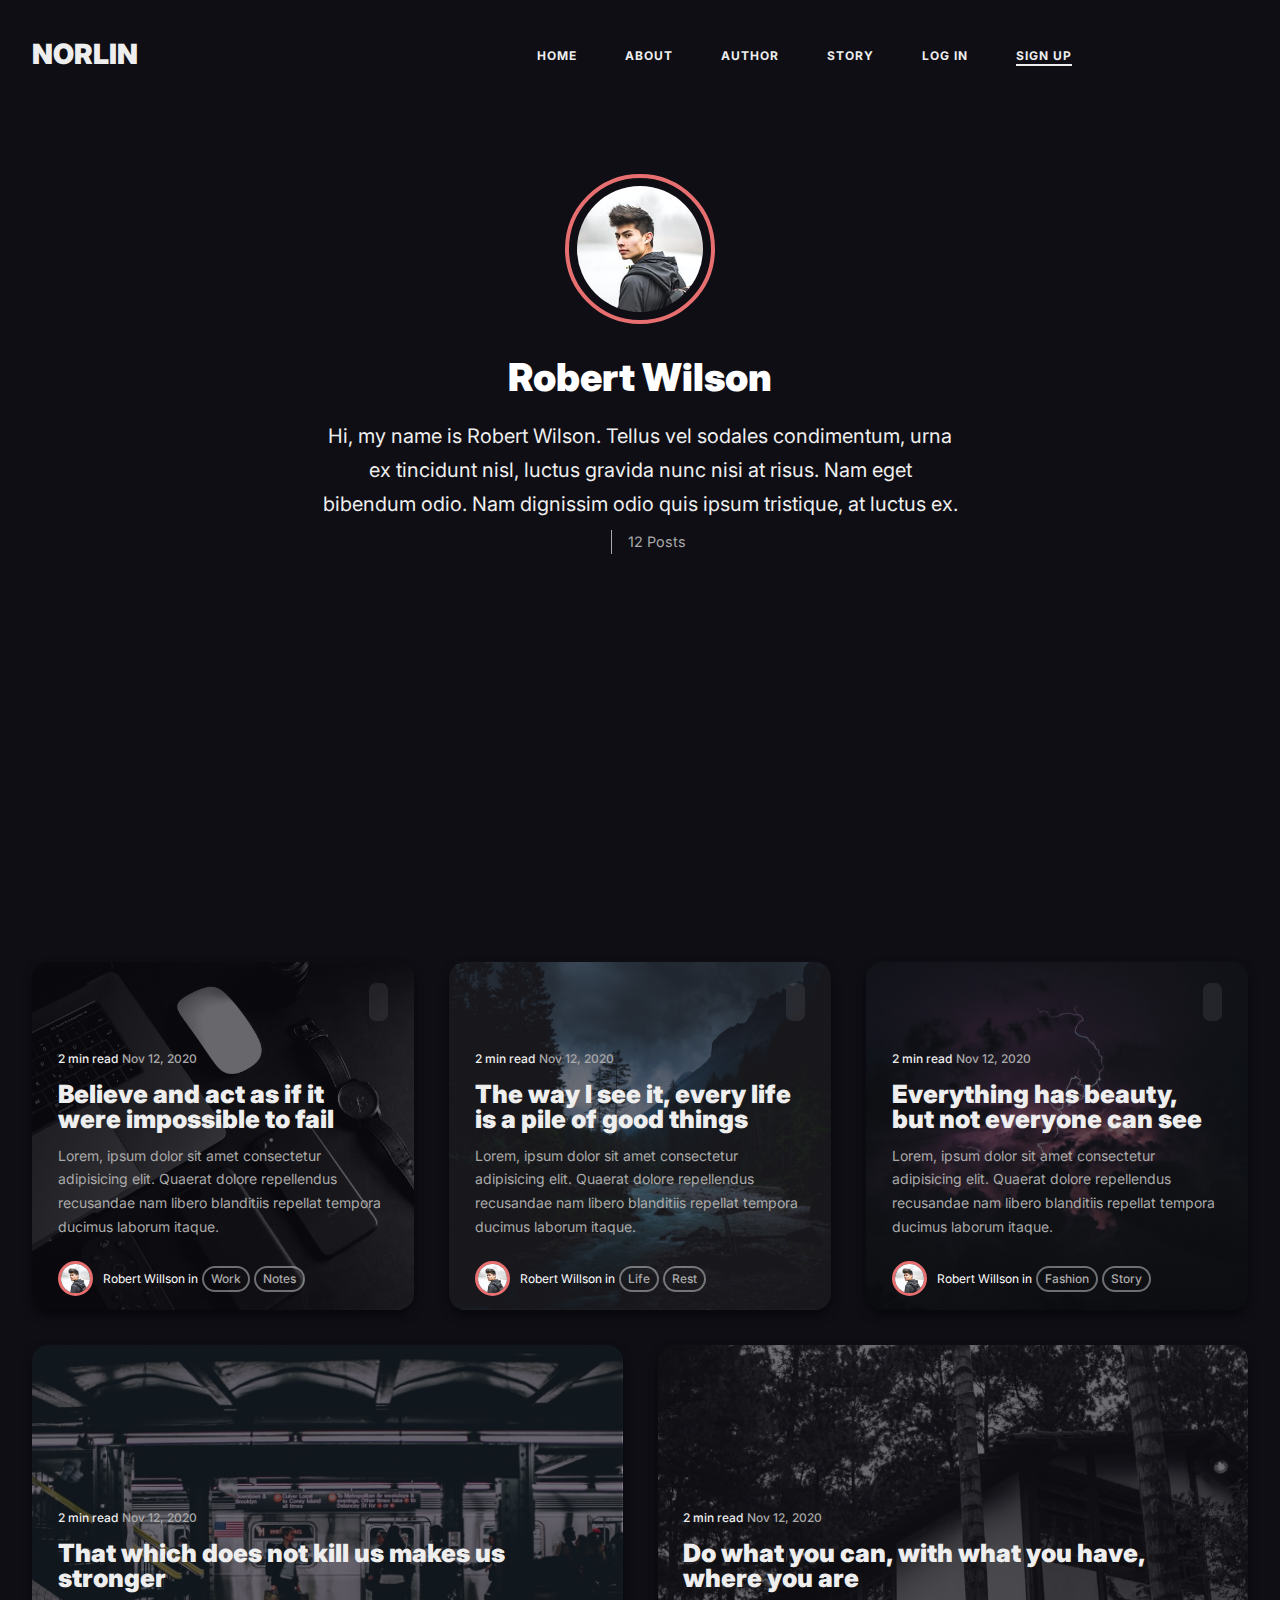
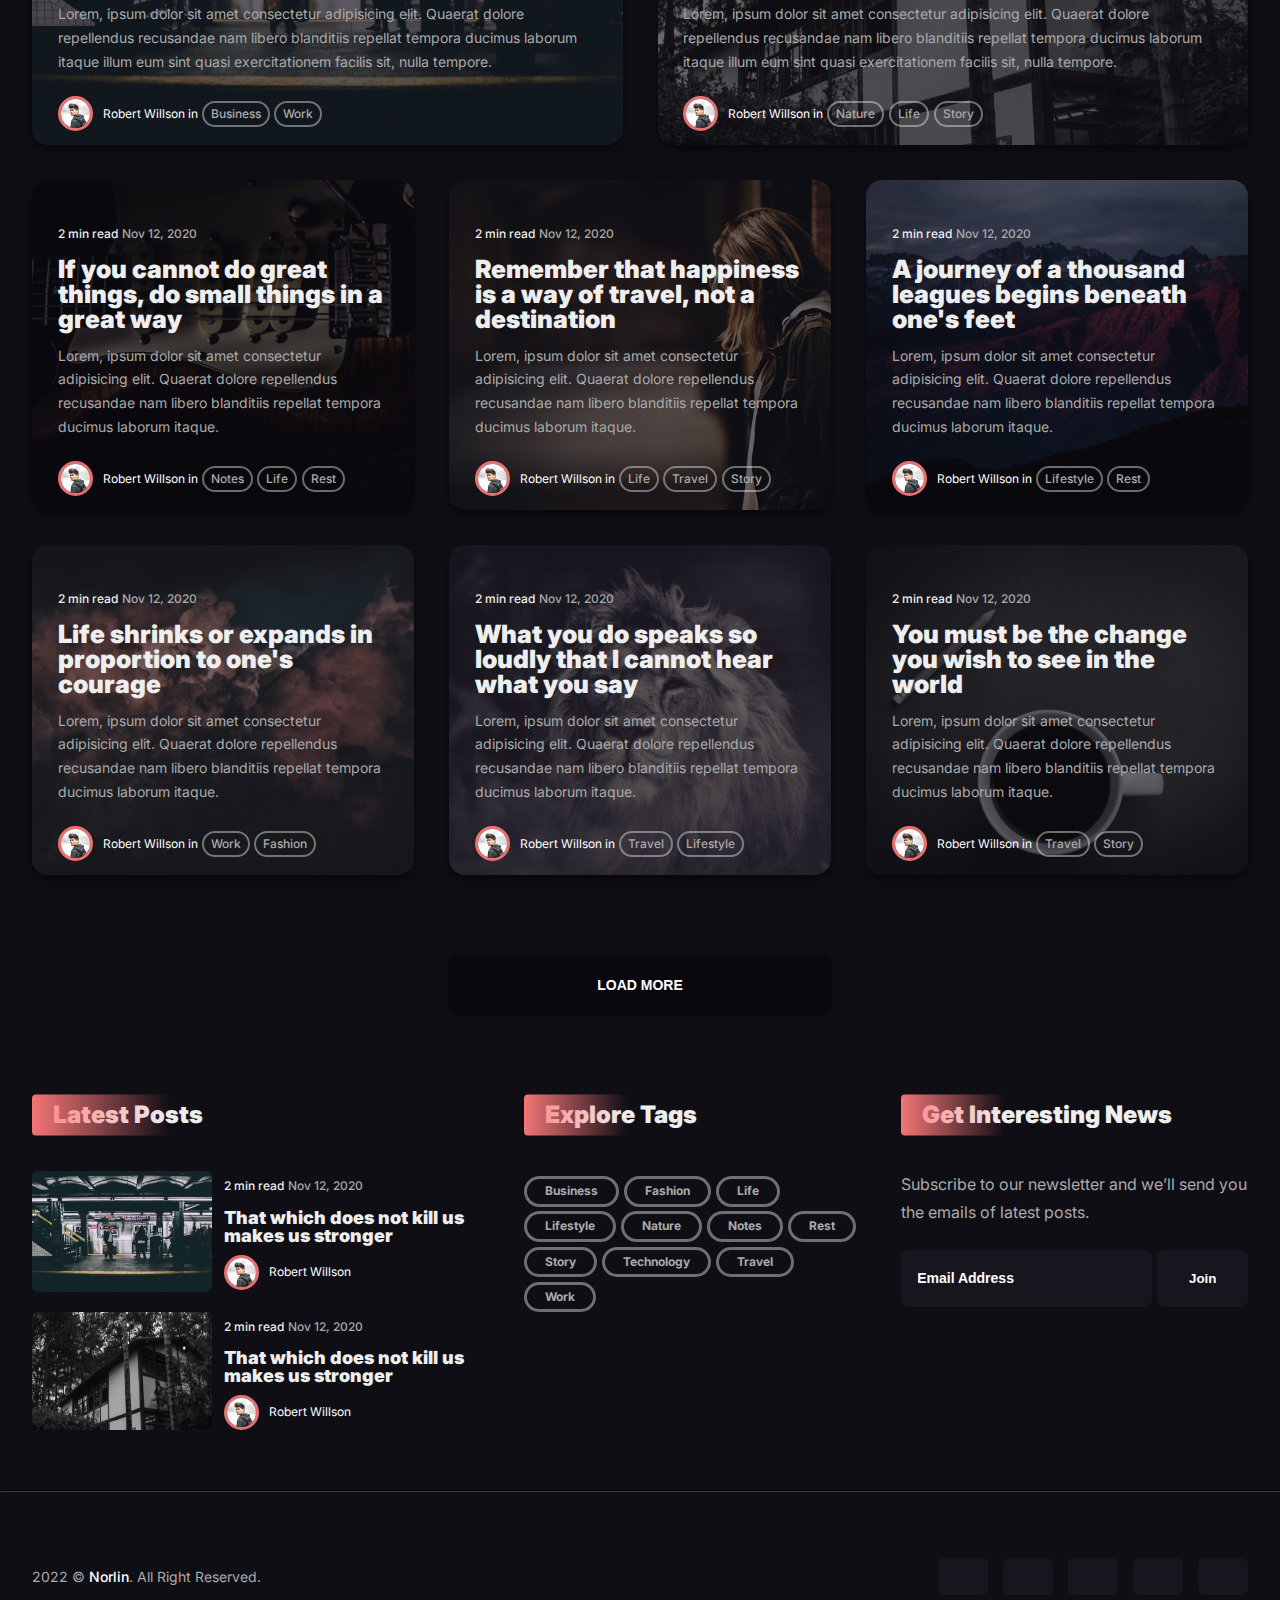
==== author.html @ 5b8fb0e0 "done with the about,author,story page and does some refactoring in the pages styles" ====
<!DOCTYPE html>
<html lang="en">
  <head>
    <meta charset="UTF-8" />
    <meta http-equiv="X-UA-Compatible" content="IE=edge" />
    <meta name="viewport" content="width=device-width, initial-scale=1.0" />
    <title>Robert Willson - Norlin</title>
    <link rel="preconnect" href="https://fonts.googleapis.com" />
    <link rel="preconnect" href="https://fonts.gstatic.com" crossorigin />
    <link
      href="https://fonts.googleapis.com/css2?family=Inter:wght@300;400;500;600;700;800;900&display=swap"
      rel="stylesheet"
    />
    <link
      rel="shortcut icon"
      href="./assets/img/favicon.ico"
      type="image/x-icon"
    />
    <link
      rel="stylesheet"
      href="https://cdnjs.cloudflare.com/ajax/libs/font-awesome/6.1.1/css/all.min.css"
      integrity="sha512-KfkfwYDsLkIlwQp6LFnl8zNdLGxu9YAA1QvwINks4PhcElQSvqcyVLLD9aMhXd13uQjoXtEKNosOWaZqXgel0g=="
      crossorigin="anonymous"
      referrerpolicy="no-referrer"
    />
    <link rel="stylesheet" href="./assets/css/shared.css" type="text/css" />
    <link rel="stylesheet" href="./assets/css/grid.css" type="text/css" />
    <link rel="stylesheet" href="./assets/css/navigation.css" type="text/css" />
    <link rel="stylesheet" href="./assets/css/header.css" type="text/css" />
    <link rel="stylesheet" href="./assets/css/modal.css" type="text/css" />
    <link rel="stylesheet" href="./assets/css/main.css" type="text/css" />
    <link rel="stylesheet" href="./assets/css/author.css" type="text/css" />
    <link rel="stylesheet" href="./assets/css/footer.css" type="text/css" />
  </head>
  <body>
    <!-- modal overlay -->
    <section
      class="modal--overlay modal--overlay__alt d--none"
      data-modal-open="close"
    ></section>

    <!-- search modal -->
    <section class="search--modal modal d--none" data-modal-name="search">
      <form>
        <div class="form--group">
          <i
            class="fa-solid fa-xmark close--overlay"
            data-modal-open="close"
          ></i>
          <input
            type="text"
            name="search"
            id="search"
            class="form--control"
            placeholder="Type To Search..."
            autocomplete="off"
          />
        </div>
      </form>
    </section>

    <!-- login modal -->
    <section class="auth--modal modal d--none" data-modal-name="login">
      <i class="fa-solid fa-xmark close--overlay" data-modal-open="close"></i>
      <div class="auth--modal__head">
        <figure>
          <img src="./assets/img/favicon.ico" alt="Norlin Logo" />
          <figcaption>Sign In</figcaption>
        </figure>
      </div>

      <form autocomplete="off">
        <div class="form--group">
          <label class="form--label" for="loginEmail">Email</label>
          <input
            type="email"
            name="email"
            id="loginEmail"
            class="form--control"
            placeholder="Enter your email"
            autofocus
          />
        </div>
        <div class="form--group">
          <label class="form--label" for="loginPassword">Password</label>
          <input
            type="password"
            name="password"
            id="loginPassword"
            class="form--control"
            placeholder="Enter your password"
          />
        </div>
      </form>

      <footer class="auth--modal__footer">
        <button type="submit" class="auth--btn">Login</button>
        <p>
          Don't have an account? <span data-modal-open="signup">Sign up</span>
        </p>
      </footer>
    </section>

    <!-- signup modal -->
    <section class="auth--modal modal d--none" data-modal-name="signup">
      <i class="fa-solid fa-xmark close--overlay" data-modal-open="close"></i>
      <div class="auth--modal__head">
        <figure>
          <img src="./assets/img/favicon.ico" alt="Norlin Logo" />
          <figcaption>Sign Up</figcaption>
        </figure>
      </div>

      <form autocomplete="off">
        <div class="form--group">
          <label class="form--label" for="name">Name</label>
          <input
            type="text"
            name="name"
            id="name"
            class="form--control"
            placeholder="Enter your name"
            autofocus
          />
        </div>
        <div class="form--group">
          <label class="form--label" for="email">Email</label>
          <input
            type="email"
            name="email"
            id="email"
            class="form--control"
            placeholder="Enter your email"
          />
        </div>
        <div class="form--group">
          <label class="form--label" for="password">Password</label>
          <input
            type="password"
            name="password"
            id="password"
            class="form--control"
            placeholder="Enter your password"
          />
        </div>
        <div class="form--group">
          <label class="form--label" for="confirmPassword"
            >Confirm Password</label
          >
          <input
            type="password"
            name="confirmPassword"
            id="confirmPassword"
            class="form--control"
            placeholder="Confirm your password"
          />
        </div>
      </form>

      <footer class="auth--modal__footer">
        <button type="submit" class="auth--btn">Sign up</button>
        <p>Already a member? <span data-modal-open="login">Sign in</span></p>
      </footer>
    </section>

    <header id="main--header">
      <nav class="navbar--nav">
        <div class="navbar--brand">
          <a href="./index.html">Norlin</a>
        </div>
        <ul class="navbar--list__group">
          <li class="navbar--item">
            <a href="./index.html" class="navbar--link">Home</a>
          </li>
          <li class="navbar--item">
            <a href="./about.html" class="navbar--link">About</a>
          </li>
          <li class="navbar--item">
            <a href="./author.html" class="navbar--link">Author</a>
          </li>
          <li class="navbar--item">
            <a href="./story.html" class="navbar--link">Story</a>
          </li>
          <li class="navbar--item" data-modal-open="login">
            <a href="#" class="navbar--link">Log In</a>
          </li>
          <li
            class="navbar--item navbar--item__signup"
            data-modal-open="signup"
          >
            <a href="#" class="navbar--link">Sign Up</a>
          </li>
          <li class="navbar--item navbar--item__menu" data-modal-open="menu">
            <i class="fa-solid fa-bars"></i>
          </li>
          <li
            class="navbar--item navbar--item__search"
            data-modal-open="search"
          >
            <i class="fa-solid fa-magnifying-glass"></i>
          </li>
        </ul>
      </nav>

      <nav class="navbar--nav__mobile d--none" data-modal-name="menu">
        <div class="navbar--nav__mobile--header">
          <i
            class="fa-solid fa-xmark close--overlay"
            data-modal-open="close"
          ></i>
        </div>
        <div class="navbar--nav__mobile--main">
          <h2>Menu</h2>
          <ul class="navbar__mobile--list">
            <li class="navbar__mobile--item">
              <a href="./index.html" class="navbar--link">Home</a>
            </li>
            <li class="navbar__mobile--item">
              <a href="./about.html" class="navbar--link">About</a>
            </li>
            <li class="navbar__mobile--item">
              <a href="./author.html" class="navbar--link">Author</a>
            </li>
            <li class="navbar__mobile--item">
              <a href="./story.html" class="navbar--link">Story</a>
            </li>
            <li class="navbar__mobile--item" data-modal-open="login">
              <a href="#" class="navbar--link">Log In</a>
            </li>
            <li
              class="navbar__mobile--item navbar__mobile--item__signup"
              data-modal-open="signup"
            >
              <a href# class="navbar--link">Sign Up</a>
            </li>
          </ul>
        </div>
      </nav>

      <section class="hero">
        <div class="author--img">
          <img src="./assets/img/article-author.jpg" alt="Robert Willson" />
        </div>
        <h1 class="author--name">Robert Wilson</h1>
        <p class="author--description">
          Hi, my name is Robert Wilson. Tellus vel sodales condimentum, urna ex
          tincidunt nisl, luctus gravida nunc nisi at risus. Nam eget bibendum
          odio. Nam dignissim odio quis ipsum tristique, at luctus ex.
        </p>
        <div class="author--socials__info">
          <p>
            <a href="" id="author--social__twitter">
              <i class="fa-brands fa-twitter"></i>
            </a>
            <a href="" id="author--social__facebook">
              <i class="fa-brands fa-facebook-f"></i>
            </a>
          </p>
          <p>
            <i class="fa-solid fa-chart-simple"></i>
            <span>12 Posts</span>
          </p>
        </div>
      </section>
    </header>

    <main id="main">
      <section class="article--wrapper">
        <div class="container article--container grid">
          <article class="article grid--col-1">
            <header class="article--header">
              <p><i class="fa-regular fa-star"></i></p>
            </header>
            <div class="article--main">
              <p class="article--timestamp">
                <time datetime="PT2M">2 min read</time>
                <time datetime="2020-10-12">Nov 12, 2020</time>
              </p>
              <h2 class="article--heading">
                Believe and act as if it were impossible to fail
              </h2>
              <p>
                Lorem, ipsum dolor sit amet consectetur adipisicing elit.
                Quaerat dolore repellendus recusandae nam libero blanditiis
                repellat tempora ducimus laborum itaque.
              </p>
            </div>
            <footer class="article--footer">
              <p class="article--author__img">
                <img src="./assets/img/article-author.jpg" />
              </p>
              <p class="article--author__name">Robert Willson in</p>
              <div class="article--tags">
                <p class="article--tag">Work</p>
                <p class="article--tag">Notes</p>
              </div>
            </footer>
          </article>

          <article class="article">
            <header class="article--header">
              <p><i class="fa-regular fa-star"></i></p>
            </header>
            <div class="article--main">
              <p class="article--timestamp">
                <time datetime="PT2M">2 min read</time>
                <time datetime="2020-10-12">Nov 12, 2020</time>
              </p>
              <h2 class="article--heading">
                The way I see it, every life is a pile of good things
              </h2>
              <p>
                Lorem, ipsum dolor sit amet consectetur adipisicing elit.
                Quaerat dolore repellendus recusandae nam libero blanditiis
                repellat tempora ducimus laborum itaque.
              </p>
            </div>
            <footer class="article--footer">
              <p class="article--author__img">
                <img src="./assets/img/article-author.jpg" />
              </p>
              <p class="article--author__name">Robert Willson in</p>
              <div class="article--tags">
                <p class="article--tag">Life</p>
                <p class="article--tag">Rest</p>
              </div>
            </footer>
          </article>

          <article class="article">
            <header class="article--header">
              <p><i class="fa-regular fa-star"></i></p>
            </header>
            <div class="article--main">
              <p class="article--timestamp">
                <time datetime="PT2M">2 min read</time>
                <time datetime="2020-10-12">Nov 12, 2020</time>
              </p>
              <h2 class="article--heading">
                Everything has beauty, but not everyone can see
              </h2>
              <p>
                Lorem, ipsum dolor sit amet consectetur adipisicing elit.
                Quaerat dolore repellendus recusandae nam libero blanditiis
                repellat tempora ducimus laborum itaque.
              </p>
            </div>
            <footer class="article--footer">
              <p class="article--author__img">
                <img src="./assets/img/article-author.jpg" />
              </p>
              <p class="article--author__name">Robert Willson in</p>
              <div class="article--tags">
                <p class="article--tag">Fashion</p>
                <p class="article--tag">Story</p>
              </div>
            </footer>
          </article>

          <div class="article--group grid--col-3">
            <article class="article grid--col-2">
              <div class="article--main article--main__noHead">
                <p class="article--timestamp">
                  <time datetime="PT2M">2 min read</time>
                  <time datetime="2020-10-12">Nov 12, 2020</time>
                </p>
                <h2 class="article--heading">
                  That which does not kill us makes us stronger
                </h2>
                <p>
                  Lorem, ipsum dolor sit amet consectetur adipisicing elit.
                  Quaerat dolore repellendus recusandae nam libero blanditiis
                  repellat tempora ducimus laborum itaque illum eum sint quasi
                  exercitationem facilis sit, nulla tempore.
                </p>
              </div>
              <footer class="article--footer">
                <p class="article--author__img">
                  <img src="./assets/img/article-author.jpg" />
                </p>
                <p class="article--author__name">Robert Willson in</p>
                <div class="article--tags">
                  <p class="article--tag">Business</p>
                  <p class="article--tag">Work</p>
                </div>
              </footer>
            </article>

            <article class="article grid--col-2">
              <div class="article--main article--main__noHead">
                <p class="article--timestamp">
                  <time datetime="PT2M">2 min read</time>
                  <time datetime="2020-10-12">Nov 12, 2020</time>
                </p>
                <h2 class="article--heading">
                  Do what you can, with what you have, where you are
                </h2>
                <p>
                  Lorem, ipsum dolor sit amet consectetur adipisicing elit.
                  Quaerat dolore repellendus recusandae nam libero blanditiis
                  repellat tempora ducimus laborum itaque illum eum sint quasi
                  exercitationem facilis sit, nulla tempore.
                </p>
              </div>
              <footer class="article--footer">
                <p class="article--author__img">
                  <img src="./assets/img/article-author.jpg" />
                </p>
                <p class="article--author__name">Robert Willson in</p>
                <div class="article--tags">
                  <p class="article--tag">Nature</p>
                  <p class="article--tag">Life</p>
                  <p class="article--tag">Story</p>
                </div>
              </footer>
            </article>
          </div>

          <article class="article">
            <div class="article--main article--main__noHead">
              <p class="article--timestamp">
                <time datetime="PT2M">2 min read</time>
                <time datetime="2020-10-12">Nov 12, 2020</time>
              </p>
              <h2 class="article--heading">
                If you cannot do great things, do small things in a great way
              </h2>
              <p>
                Lorem, ipsum dolor sit amet consectetur adipisicing elit.
                Quaerat dolore repellendus recusandae nam libero blanditiis
                repellat tempora ducimus laborum itaque.
              </p>
            </div>
            <footer class="article--footer">
              <p class="article--author__img">
                <img src="./assets/img/article-author.jpg" />
              </p>
              <p class="article--author__name">Robert Willson in</p>
              <div class="article--tags">
                <p class="article--tag">Notes</p>
                <p class="article--tag">Life</p>
                <p class="article--tag">Rest</p>
              </div>
            </footer>
          </article>

          <article class="article">
            <div class="article--main article--main__noHead">
              <p class="article--timestamp">
                <time datetime="PT2M">2 min read</time>
                <time datetime="2020-10-12">Nov 12, 2020</time>
              </p>
              <h2 class="article--heading">
                Remember that happiness is a way of travel, not a destination
              </h2>
              <p>
                Lorem, ipsum dolor sit amet consectetur adipisicing elit.
                Quaerat dolore repellendus recusandae nam libero blanditiis
                repellat tempora ducimus laborum itaque.
              </p>
            </div>
            <footer class="article--footer">
              <p class="article--author__img">
                <img src="./assets/img/article-author.jpg" />
              </p>
              <p class="article--author__name">Robert Willson in</p>
              <div class="article--tags">
                <p class="article--tag">Life</p>
                <p class="article--tag">Travel</p>
                <p class="article--tag">Story</p>
              </div>
            </footer>
          </article>

          <article class="article">
            <div class="article--main article--main__noHead">
              <p class="article--timestamp">
                <time datetime="PT2M">2 min read</time>
                <time datetime="2020-10-12">Nov 12, 2020</time>
              </p>
              <h2 class="article--heading">
                A journey of a thousand leagues begins beneath one's feet
              </h2>
              <p>
                Lorem, ipsum dolor sit amet consectetur adipisicing elit.
                Quaerat dolore repellendus recusandae nam libero blanditiis
                repellat tempora ducimus laborum itaque.
              </p>
            </div>
            <footer class="article--footer">
              <p class="article--author__img">
                <img src="./assets/img/article-author.jpg" />
              </p>
              <p class="article--author__name">Robert Willson in</p>
              <div class="article--tags">
                <p class="article--tag">Lifestyle</p>
                <p class="article--tag">Rest</p>
              </div>
            </footer>
          </article>

          <article class="article">
            <div class="article--main article--main__noHead">
              <p class="article--timestamp">
                <time datetime="PT2M">2 min read</time>
                <time datetime="2020-10-12">Nov 12, 2020</time>
              </p>
              <h2 class="article--heading">
                Life shrinks or expands in proportion to one's courage
              </h2>
              <p>
                Lorem, ipsum dolor sit amet consectetur adipisicing elit.
                Quaerat dolore repellendus recusandae nam libero blanditiis
                repellat tempora ducimus laborum itaque.
              </p>
            </div>
            <footer class="article--footer">
              <p class="article--author__img">
                <img src="./assets/img/article-author.jpg" />
              </p>
              <p class="article--author__name">Robert Willson in</p>
              <div class="article--tags">
                <p class="article--tag">Work</p>
                <p class="article--tag">Fashion</p>
              </div>
            </footer>
          </article>

          <article class="article">
            <div class="article--main article--main__noHead">
              <p class="article--timestamp">
                <time datetime="PT2M">2 min read</time>
                <time datetime="2020-10-12">Nov 12, 2020</time>
              </p>
              <h2 class="article--heading">
                What you do speaks so loudly that I cannot hear what you say
              </h2>
              <p>
                Lorem, ipsum dolor sit amet consectetur adipisicing elit.
                Quaerat dolore repellendus recusandae nam libero blanditiis
                repellat tempora ducimus laborum itaque.
              </p>
            </div>
            <footer class="article--footer">
              <p class="article--author__img">
                <img src="./assets/img/article-author.jpg" />
              </p>
              <p class="article--author__name">Robert Willson in</p>
              <div class="article--tags">
                <p class="article--tag">Travel</p>
                <p class="article--tag">Lifestyle</p>
              </div>
            </footer>
          </article>

          <article class="article">
            <div class="article--main article--main__noHead">
              <p class="article--timestamp">
                <time datetime="PT2M">2 min read</time>
                <time datetime="2020-10-12">Nov 12, 2020</time>
              </p>
              <h2 class="article--heading">
                You must be the change you wish to see in the world
              </h2>
              <p>
                Lorem, ipsum dolor sit amet consectetur adipisicing elit.
                Quaerat dolore repellendus recusandae nam libero blanditiis
                repellat tempora ducimus laborum itaque.
              </p>
            </div>
            <footer class="article--footer">
              <p class="article--author__img">
                <img src="./assets/img/article-author.jpg" />
              </p>
              <p class="article--author__name">Robert Willson in</p>
              <div class="article--tags">
                <p class="article--tag">Travel</p>
                <p class="article--tag">Story</p>
              </div>
            </footer>
          </article>

          <div class="grid--col-3 d--none more--articles">
            <article class="article grid--col-1">
              <header class="article--header">
                <p><i class="fa-regular fa-star"></i></p>
              </header>
              <div class="article--main">
                <p class="article--timestamp">
                  <time datetime="PT2M">2 min read</time>
                  <time datetime="2020-10-12">Nov 12, 2020</time>
                </p>
                <h2 class="article--heading">
                  Believe and act as if it were impossible to fail
                </h2>
                <p>
                  Lorem, ipsum dolor sit amet consectetur adipisicing elit.
                  Quaerat dolore repellendus recusandae nam libero blanditiis
                  repellat tempora ducimus laborum itaque.
                </p>
              </div>
              <footer class="article--footer">
                <p class="article--author__img">
                  <img src="./assets/img/article-author.jpg" />
                </p>
                <p class="article--author__name">Robert Willson in</p>
                <div class="article--tags">
                  <p class="article--tag">Work</p>
                  <p class="article--tag">Notes</p>
                </div>
              </footer>
            </article>

            <article class="article">
              <header class="article--header">
                <p><i class="fa-regular fa-star"></i></p>
              </header>
              <div class="article--main">
                <p class="article--timestamp">
                  <time datetime="PT2M">2 min read</time>
                  <time datetime="2020-10-12">Nov 12, 2020</time>
                </p>
                <h2 class="article--heading">
                  The way I see it, every life is a pile of good things
                </h2>
                <p>
                  Lorem, ipsum dolor sit amet consectetur adipisicing elit.
                  Quaerat dolore repellendus recusandae nam libero blanditiis
                  repellat tempora ducimus laborum itaque.
                </p>
              </div>
              <footer class="article--footer">
                <p class="article--author__img">
                  <img src="./assets/img/article-author.jpg" />
                </p>
                <p class="article--author__name">Robert Willson in</p>
                <div class="article--tags">
                  <p class="article--tag">Life</p>
                  <p class="article--tag">Rest</p>
                </div>
              </footer>
            </article>

            <article class="article">
              <header class="article--header">
                <p><i class="fa-regular fa-star"></i></p>
              </header>
              <div class="article--main">
                <p class="article--timestamp">
                  <time datetime="PT2M">2 min read</time>
                  <time datetime="2020-10-12">Nov 12, 2020</time>
                </p>
                <h2 class="article--heading">
                  Everything has beauty, but not everyone can see
                </h2>
                <p>
                  Lorem, ipsum dolor sit amet consectetur adipisicing elit.
                  Quaerat dolore repellendus recusandae nam libero blanditiis
                  repellat tempora ducimus laborum itaque.
                </p>
              </div>
              <footer class="article--footer">
                <p class="article--author__img">
                  <img src="./assets/img/article-author.jpg" />
                </p>
                <p class="article--author__name">Robert Willson in</p>
                <div class="article--tags">
                  <p class="article--tag">Fashion</p>
                  <p class="article--tag">Story</p>
                </div>
              </footer>
            </article>

            <div class="article--group grid--col-3">
              <article class="article grid--col-2">
                <div class="article--main article--main__noHead">
                  <p class="article--timestamp">
                    <time datetime="PT2M">2 min read</time>
                    <time datetime="2020-10-12">Nov 12, 2020</time>
                  </p>
                  <h2 class="article--heading">
                    That which does not kill us makes us stronger
                  </h2>
                  <p>
                    Lorem, ipsum dolor sit amet consectetur adipisicing elit.
                    Quaerat dolore repellendus recusandae nam libero blanditiis
                    repellat tempora ducimus laborum itaque illum eum sint quasi
                    exercitationem facilis sit, nulla tempore.
                  </p>
                </div>
                <footer class="article--footer">
                  <p class="article--author__img">
                    <img src="./assets/img/article-author.jpg" />
                  </p>
                  <p class="article--author__name">Robert Willson in</p>
                  <div class="article--tags">
                    <p class="article--tag">Business</p>
                    <p class="article--tag">Work</p>
                  </div>
                </footer>
              </article>

              <article class="article grid--col-2">
                <div class="article--main article--main__noHead">
                  <p class="article--timestamp">
                    <time datetime="PT2M">2 min read</time>
                    <time datetime="2020-10-12">Nov 12, 2020</time>
                  </p>
                  <h2 class="article--heading">
                    Do what you can, with what you have, where you are
                  </h2>
                  <p>
                    Lorem, ipsum dolor sit amet consectetur adipisicing elit.
                    Quaerat dolore repellendus recusandae nam libero blanditiis
                    repellat tempora ducimus laborum itaque illum eum sint quasi
                    exercitationem facilis sit, nulla tempore.
                  </p>
                </div>
                <footer class="article--footer">
                  <p class="article--author__img">
                    <img src="./assets/img/article-author.jpg" />
                  </p>
                  <p class="article--author__name">Robert Willson in</p>
                  <div class="article--tags">
                    <p class="article--tag">Nature</p>
                    <p class="article--tag">Life</p>
                    <p class="article--tag">Story</p>
                  </div>
                </footer>
              </article>
            </div>
          </div>
        </div>
        <button class="article--btn__more">Load More</button>
      </section>
    </main>

    <footer id="footer">
      <section class="footer--top container grid">
        <section class="latest--post footer--top__item">
          <h2 class="footer--top__heading">Latest Posts</h2>
          <div class="latest--post__body">
            <article class="latest--article">
              <div class="latest--article__left">
                <img
                  src="./assets/img/latest-post-1.jpg"
                  alt="That which does not kill us makes us stronger"
                />
              </div>
              <div class="latest--article__right">
                <p class="article--timestamp">
                  <time datetime="PT2M">2 min read</time>
                  <time datetime="2020-10-12">Nov 12, 2020</time>
                </p>
                <h2 class="latest--article__heading">
                  That which does not kill us makes us stronger
                </h2>
                <footer class="latest--article__footer">
                  <p class="article--author__img">
                    <img src="./assets/img/article-author.jpg" />
                  </p>
                  <p class="article--author__name">Robert Willson</p>
                </footer>
              </div>
            </article>

            <article class="latest--article footer--top__item">
              <div class="latest--article__left">
                <img
                  src="./assets/img/latest-post-2.jpg"
                  alt="That which does not kill us makes us stronger"
                />
              </div>
              <div class="latest--article__right">
                <p class="article--timestamp">
                  <time datetime="PT2M">2 min read</time>
                  <time datetime="2020-10-12">Nov 12, 2020</time>
                </p>
                <h2 class="latest--article__heading">
                  That which does not kill us makes us stronger
                </h2>
                <footer class="latest--article__footer">
                  <p class="article--author__img">
                    <img src="./assets/img/article-author.jpg" />
                  </p>
                  <p class="article--author__name">Robert Willson</p>
                </footer>
              </div>
            </article>
          </div>
        </section>

        <section class="explore--tags footer--top__item">
          <h2 class="footer--top__heading">Explore Tags</h2>
          <div class="explore--tag__body">
            <p class="article--tag explore--tag">Business</p>
            <p class="article--tag explore--tag">Fashion</p>
            <p class="article--tag explore--tag">Life</p>
            <p class="article--tag explore--tag">Lifestyle</p>
            <p class="article--tag explore--tag">Nature</p>
            <p class="article--tag explore--tag">Notes</p>
            <p class="article--tag explore--tag">Rest</p>
            <p class="article--tag explore--tag">Story</p>
            <p class="article--tag explore--tag">Technology</p>
            <p class="article--tag explore--tag">Travel</p>
            <p class="article--tag explore--tag">Work</p>
          </div>
        </section>

        <section class="news">
          <h2 class="footer--top__heading">Get Interesting News</h2>
          <div class="news--body">
            <p>
              Subscribe to our newsletter and we’ll send you the emails of
              latest posts.
            </p>
            <form>
              <div class="form--group">
                <input
                  type="text"
                  class="form--control"
                  placeholder="Email Address"
                />
                <button class="footer--btn__join">Join</button>
              </div>
            </form>
          </div>
        </section>
      </section>

      <hr id="footer--separator" />

      <section class="footer--bottom container">
        <div class="footer--copyright">
          <div class="footer--copyright__left">
            <p>
              <time datetime="2022">2022</time> &copy; <span>Norlin</span>. All
              Right Reserved.
            </p>
          </div>
          <div class="footer--copyright__right">
            <p class="footer--socials" id="twitter">
              <i class="fa-brands fa-twitter"></i>
            </p>
            <p class="footer--socials" id="facebook">
              <i class="fa-brands fa-facebook-square"></i>
            </p>
            <p class="footer--socials" id="instagram">
              <i class="fa-brands fa-instagram"></i>
            </p>
            <p class="footer--socials" id="youtube">
              <i class="fa-brands fa-youtube"></i>
            </p>
            <p class="footer--socials" id="github">
              <i class="fa-brands fa-github"></i>
            </p>
          </div>
        </div>
      </section>
    </footer>
    <script src="./assets/js/script.js"></script>
  </body>
</html>
---- assets/css/shared.css ----
* {
  box-sizing: border-box;
  margin: 0;
  padding: 0;
}

:root {
  --primary-color: #0f0e15;
  --secondary-color: #ff7b7bb3;
  --tertiary-color: #09080f;
  --gray-100: #eee;
  --gray-200: #aaa;
  --light-color: #fff;
}

body {
  font-family: "Inter", sans-serif;
  color: var(--gray-100);
  line-height: 1.7;
  background: var(--primary-color);
}

img {
  width: 100%;
}

.container {
  margin: 0 auto;
}

.d--none {
  display: none;
}

body::-webkit-scrollbar {
  width: 0px;
}
---- assets/css/grid.css ----
/* Layouts */
.grid {
  display: grid;
  grid-template-columns: repeat(3, 1fr);
  grid-template-rows: auto;
  grid-gap: 35px;
}

.grid--col-1 {
  grid-column: span 1;
}

.grid--col-2 {
  grid-column: span 2;
}

.grid--col-3 {
  grid-column: span 3;
}

.grid--col-4 {
  grid-column: span 4;
}

.grid--col-5 {
  grid-column: span 5;
}

/* Media queries */
@media screen and (max-width: 1179px) {
  .grid {
    grid-template-columns: repeat(2, 1fr);
  }

  .grid--col-3 {
    grid-column: span 2;
  }
}

@media screen and (max-width: 765px) {
  .grid {
    grid-template-columns: repeat(1, 1fr);
  }

  .grid--col-3 {
    grid-column: span 1;
  }
}
---- assets/css/navigation.css ----
/* Navigation Styles */
.navbar--nav {
  height: 110px;
  padding: 0 2rem;
  max-width: 1400px;
  margin: 0 auto;

  display: flex;
  align-items: stretch;
}

.navbar--nav a {
  text-decoration: none;
  color: var(--gray-100);
  text-transform: uppercase;
  cursor: pointer;
}

.navbar--brand {
  flex-basis: 20%;

  display: flex;
  align-items: center;
}

.navbar--brand a {
  font-size: 28px;
  font-weight: 900;
}

.navbar--list__group {
  flex-basis: 80%;

  display: flex;
  justify-content: flex-end;
  align-items: center;
  list-style-type: none;
}

.navbar--item:not(:last-child) {
  margin-right: 3rem;
}

.navbar--item:last-child {
  margin-left: 8rem;
  cursor: pointer;
}

/* disable the menu on desktop mode */
.navbar--item__menu {
  display: none;
}

.navbar--item__signup {
  text-decoration: underline;
  text-decoration-thickness: 2px;
  text-underline-offset: 4px;
}

.navbar--item > i {
  font-size: 1.2rem;
}

.navbar--link {
  letter-spacing: 1px;
  font-weight: 700;
  font-size: 12px;
  transition: all 0.3s linear;
}

.navbar--link:hover {
  color: rgba(255, 122, 122, 0.9);
}

/* Navigation mobile */
.navbar--nav__mobile {
  position: fixed;
  top: 0;
  left: 0;
  width: 100%;
  height: 100%;
  background-color: #09080f;
  padding: 1.7rem 3rem;
}

.navbar--nav__mobile--header {
  width: 100%;
  display: flex;
  justify-content: flex-end;
  align-items: center;
  margin-bottom: 1.4rem;
}

.navbar--nav__mobile--header i {
  font-size: 36px;
}

.navbar--nav__mobile--main {
  text-align: center;
  height: 80vh;
  overflow-y: auto;
}

.navbar--nav__mobile--main h2 {
  font-size: 50px;
}

.navbar--nav__mobile ul {
  list-style-type: none;
  padding: 0;
  margin: 0;
  margin-top: 10px;
}

.navbar--nav__mobile li {
  margin-bottom: 1.8rem;
}

.navbar--nav__mobile ul a {
  text-decoration: none;
  color: var(--light-color);
  font-size: 17px;
}

/* Media queries */
@media screen and (max-width: 1079px) {
  .navbar--item:not(:last-child) {
    display: none;
    margin: 0;
  }

  .navbar--item:last-child {
    margin: 0;
  }

  /* enable the menu icon */
  .navbar--item.navbar--item__menu {
    display: block;
    margin-right: 1.2rem;
  }
}
---- assets/css/header.css ----
/* Header Section */
#main--header {
  width: 100%;
  min-height: 98vh;
  background: linear-gradient(180deg, rgba(15, 14, 21, 0.5) 0, #0f0e15 100%),
    url("../img/header.jpg");
  background-repeat: no-repeat;
  background-position: center center;
  background-size: cover;
}

/* Header/Hero section */
.hero {
  min-height: calc(98vh - 110px);
  display: flex;
  flex-direction: column;
  align-items: center;
  padding-top: 7rem;
}

.hero h1 {
  font-size: 60px;
  color: var(--light-color);
  font-weight: 900;
}

.hero p {
  color: var(--gray-200);
  margin-top: -12px;
  font-size: 20px;
}

@media screen and (max-width: 765px) {
  #main--header {
    min-height: 50vh;
  }

  .hero {
    min-height: calc(50vh - 110px);
  }
}
---- assets/css/modal.css ----
/* Modals Section */
.modal--overlay {
  width: 100%;
  height: 100vh;
  backdrop-filter: saturate(180%) blur(24px);
  background-color: rgba(9, 8, 15, 0.9);

  position: fixed;
}

.modal--overlay__alt {
  background: linear-gradient(
    315deg,
    rgba(0, 0, 0, 0.2) 0%,
    rgba(0, 0, 0, 0.1) 100%
  );
  backdrop-filter: saturate(100%) blur(2px);
}

.modal {
  position: fixed;
  left: 50%;
  transform: translateX(-50%);
  top: 0;
}

/* Search Modal Section */
.search--modal {
  top: 20%;
  width: 500px;
  min-height: 50%;
}

.search--modal .form--group {
  position: relative;
}

.search--modal .form--control {
  width: 100%;
  display: block;
  height: 80px;
  padding: 1.5rem;
  border: 4px solid rgba(238, 238, 238, 0.1);
  border-radius: 8px;
  font-size: 24px;
  font-weight: 900;
  color: var(--light-color);
  background: transparent;
}

.search--modal .form--control::placeholder {
  color: rgba(238, 238, 238, 0.5);
}

.search--modal .form--control:focus {
  outline: none;
}

.search--modal .close--overlay {
  position: absolute;
  right: 30px;
  top: 50%;
  transform: translate(0, -50%);
  font-size: 32px;
  color: rgba(238, 238, 238, 0.5);
  cursor: pointer;
  transition: color 0.2s ease;
}

.search--modal .close--overlay:hover {
  color: var(--light-color);
}

/* Authenticaton Modal Section */
.auth--modal {
  background: var(--light-color);
  width: 500px;
  height: 80vh;
  top: 50%;
  transform: translate(-50%, -50%);
  border-radius: 10px;
  padding: 40px 32px;

  overflow-y: auto;
}

.auth--modal > .close--overlay {
  position: absolute;
  font-size: 30px;
  right: 25px;
  top: 20px;
  color: #1b1927;
  cursor: pointer;
}

.auth--modal__head {
  margin-bottom: 32px;
}

.auth--modal__head figure {
  text-align: center;
}

.auth--modal__head figcaption {
  font-size: 32px;
  font-weight: 700;
  color: #1d1d1d;
}

.auth--modal__head img {
  width: 60px;
}

.auth--modal .form--group {
  color: #333;
}

.auth--modal .form--group:not(:last-child) {
  margin-bottom: 10px;
}

.auth--modal .form--label {
  font-size: 0.9rem;
  margin-bottom: 2px;
  letter-spacing: 0px;
  font-weight: 600;
}
.auth--modal .form--control {
  display: block;
  width: 100%;
  height: 44px;
  color: #3d3d3d;
  font-size: 17px;
  padding: 0 12px;
  border-radius: 5px;
  border: 1px solid #e1e1e1;
}

.auth--modal .form--control:focus {
  outline: none;
  border-color: #aeaeae;
}

.auth--modal__footer {
  margin-top: 25px;
}

.auth--modal__footer p {
  color: #515151;
  font-size: 17px;
  margin-top: 5px;
  text-align: center;
}

.auth--modal__footer p > span {
  color: rgb(11, 10, 14);
  font-weight: 600;
  cursor: pointer;
}

.auth--btn {
  width: 100%;
  font-size: 18px;
  font-weight: 500;
  padding: 14px;
  border: none;
  border-radius: 6px;
  color: var(--light-color);
  background: rgb(11, 10, 14);
  cursor: pointer;
}

.auth--btn:hover {
  opacity: 0.92;
}

/* Media queries */
@media screen and (max-width: 565px) {
  .auth--modal {
    width: 100%;
    height: 100%;
    border-radius: 0;
  }

  .search--modal {
    width: 90%;
  }
}
---- assets/css/main.css ----
/* Main/Article section */
.article--container {
  width: 95%;
  margin: 30px auto;
}

.article {
  background-repeat: no-repeat;
  background-position: center center;
  background-size: cover;
  cursor: pointer;
  transition: all 0.3s cubic-bezier(0.3, 0.45, 0.45, 0.95);
  min-height: 330px;

  border-radius: 16px;
  padding: 1.3rem 1.6rem;
  box-shadow: 0 5px 10px 0 rgb(0 0 0 / 50%);
}

.article:nth-child(1) {
  background-image: linear-gradient(
      to bottom,
      rgba(15, 14, 21, 0.6),
      rgba(15, 14, 21, 0.6)
    ),
    url("../img/article-1.jpg");
}

.article:nth-child(2) {
  background-image: linear-gradient(
      to bottom,
      rgba(15, 14, 21, 0.6),
      rgba(15, 14, 21, 0.6)
    ),
    url("../img/article-2.jpg");
}

.article:nth-child(3) {
  background-image: linear-gradient(
      to bottom,
      rgba(15, 14, 21, 0.6),
      rgba(15, 14, 21, 0.6)
    ),
    url("../img/article-3.jpg");
}

.article.grid--col-2:nth-child(1) {
  background-image: linear-gradient(
      to bottom,
      rgba(15, 14, 21, 0.6),
      rgba(15, 14, 21, 0.6)
    ),
    url("../img/article-4.jpg");
}

.article.grid--col-2:nth-child(2) {
  background-image: linear-gradient(
      to bottom,
      rgba(15, 14, 21, 0.6),
      rgba(15, 14, 21, 0.6)
    ),
    url("../img/article-5.jpg");
}

.article:nth-child(5) {
  background-image: linear-gradient(
      to bottom,
      rgba(15, 14, 21, 0.6),
      rgba(15, 14, 21, 0.6)
    ),
    url("../img/article-6.jpg");
}

.article:nth-child(6) {
  background-image: linear-gradient(
      to bottom,
      rgba(15, 14, 21, 0.6),
      rgba(15, 14, 21, 0.6)
    ),
    url("../img/article-7.jpg");
}

.article:nth-child(7) {
  background-image: linear-gradient(
      to bottom,
      rgba(15, 14, 21, 0.6),
      rgba(15, 14, 21, 0.6)
    ),
    url("../img/article-8.jpg");
}

.article:nth-child(8) {
  background-image: linear-gradient(
      to bottom,
      rgba(15, 14, 21, 0.6),
      rgba(15, 14, 21, 0.6)
    ),
    url("../img/article-9.jpg");
}

.article:nth-child(9) {
  background-image: linear-gradient(
      to bottom,
      rgba(15, 14, 21, 0.6),
      rgba(15, 14, 21, 0.6)
    ),
    url("../img/article-10.jpg");
}

.article:nth-child(10) {
  background-image: linear-gradient(
      to bottom,
      rgba(15, 14, 21, 0.6),
      rgba(15, 14, 21, 0.6)
    ),
    url("../img/article-11.jpg");
}

.article:hover {
  transform: translateY(-2%);
}

.article--btn__more {
  width: 30%;
  min-height: 60px;
  font-size: 14px;
  font-weight: 700;
  border-radius: 8px;
  border: none;
  display: block;
  margin-left: auto;
  margin-top: 60px;
  margin-right: auto;
  text-transform: uppercase;
  background: var(--tertiary-color);
  color: var(--light-color);
  cursor: pointer;
  transition: all 0.3s ease;

  display: flex;
  justify-content: center;
  align-items: center;
}

.article--btn__more:hover {
  background: #17151e;
}

/* Article header */
.article--header {
  height: 50px;

  display: flex;
  justify-content: flex-end;
}

.article--header p {
  background: rgba(255, 255, 255, 0.08);
  padding: 0.5rem 0.6rem;
  height: 38px;
  border-radius: 7px;

  display: flex;
  justify-content: center;
  align-items: center;
}

/* Article body */
.article--main {
  padding-top: 0.7rem;
  height: calc(100% - 50px - 20px);

  display: flex;
  flex-direction: column;
  justify-content: flex-end;
}

.article--timestamp time {
  font-size: 12px;
  font-weight: 500;
}

.article--timestamp time:last-child {
  color: var(--gray-200);
}

.article--heading {
  font-size: 25px;
  line-height: 1;
  font-weight: 900;
  margin: 0.7rem 0;
}

.article--heading + p {
  color: var(--gray-200);
  font-size: 14px;
  margin-bottom: 30px;
}

.article--group {
  display: grid;
  grid-template-columns: repeat(4, 1fr);
  grid-template-rows: auto;
  grid-gap: 35px;
}

.article--group .article {
  min-height: 400px;
}

.article--main__noHead {
  height: calc(100% - 20px);
}

/*  Article footer */
.article--footer {
  height: 20px;

  display: flex;
  align-items: center;
}

.article--author__img {
  width: 35px;
  margin-right: 10px;

  display: flex;
  align-items: center;
}

.article--author__img img {
  border-radius: 30px;
  border: 3px solid rgba(255, 122, 122, 0.9);
}

.article--author__name {
  color: var(--light-color);
  font-size: 12px;
}

.article--tags {
  margin-left: 4px;

  display: flex;
  align-items: center;
  flex-wrap: wrap;
}

.article--tag {
  border: 2px solid rgba(255, 255, 255, 0.4);
  padding: 1px 7px;
  border-radius: 20px;
  margin-right: 0.3rem;
  font-size: 12px;
  font-weight: 500;
  cursor: pointer;
  transition: all 0.3s linear;
  color: var(--gray-200);
  text-transform: capitalize;
}

.article--tag:hover {
  border-color: rgba(255, 123, 123, 0.7);
  color: var(--light-color);
}

/* Media queries */
@media screen and (max-width: 1179px) {
  .article:nth-child(3) {
    grid-column: span 2;
  }
}

@media screen and (max-width: 765px) {
  .article:nth-child(3) {
    grid-column: span 1;
  }

  .article--group {
    grid-template-columns: repeat(1, 1fr);
  }

  .article--btn__more {
    width: 92%;
  }
}
---- assets/css/author.css ----
/* Header Section */
#main--header {
  background: var(--primary-color);
}

/* Hero Section */
.hero {
  padding-top: 4rem;
}

/* Hero/Author Section */
.hero .author--img {
  margin-bottom: 1.3rem;
}

.hero .author--img img {
  width: 150px;
  height: 150px;
  vertical-align: top;
  border-radius: 90%;
  border: 4px solid rgba(255, 122, 122, 0.9);
  padding: 0.5rem;
}

.hero .author--name {
  font-size: 2.4rem;
  margin-bottom: 1.3rem;
}

.hero .author--description {
  width: 50%;
  color: var(--gray-100);
  text-align: center;
  margin-bottom: 1.3rem;
  font-weight: 400;
}

.hero .author--socials__info {
  display: flex;
  align-items: stretch;
}

.hero .author--socials__info a {
  text-decoration: none;
  color: var(--gray-200);
}

.hero .author--socials__info i {
  margin-right: 0.5rem;
  font-size: 0.9rem;
}

.hero .author--socials__info p {
  display: flex;
  align-items: center;
  height: 100%;
  font-size: 0.9rem;
}

.hero .author--socials__info p:last-child {
  border-left: 1px solid var(--gray-200);
  padding-left: 0.5rem;
}

/* Main/Article Section */
.article--container {
  margin: 80px auto;
}
---- assets/css/footer.css ----
/* Footer Section */
#footer {
  margin-top: 80px;
}

#footer--separator {
  border-color: var(--tertiary-color);
  border-width: 1px;
  max-width: 1400px;
  margin: 0 auto;
}

/* Footer Top  Section */
.footer--top {
  width: 95%;
  max-width: 1400px;
  margin: 0 auto;
  grid-template-columns: 0.4fr 0.3fr 0.3fr;
  grid-gap: 30px;
  padding-bottom: 60px;
}

.footer--top__heading {
  position: relative;
  font-size: 24px;
  font-weight: 900;
  margin-bottom: 36px;
  min-height: 40px;
  padding-left: 1.3rem;
}

.footer--top__heading::before {
  content: "";
  width: 30%;
  height: 100%;
  border-radius: 4px;

  background: linear-gradient(90deg, #ff7b7b -5.19%, rgba(15, 14, 21, 0) 100%);
  position: absolute;
  left: 0;
  top: 50%;
  transform: translate(0, -50%);
}

/* Latest Post Section  */
.latest--article {
  display: flex;
  align-items: stretch;
}

.latest--article:not(:last-child) {
  margin-bottom: 20px;
}

.latest--article__left {
  flex-basis: 40%;
  display: flex;
  align-items: center;

  margin-right: 0.7rem;
}

.latest--article__left img {
  border-radius: 6px;
  height: 100%;
}

.latest--article__right {
  flex-basis: 60%;
}

.latest--article__right h2 {
  line-height: 1;
  margin: 10px 0;
  font-size: 18px;
  font-weight: 900;
  cursor: pointer;
}

.latest--article__right h2:hover {
  color: rgba(255, 123, 123, 0.9);
}

.latest--article__footer {
  display: flex;
  align-items: center;
}

/* Explore Tag Section */
.explore--tag__body {
  display: flex;
  flex-wrap: wrap;
}

.explore--tag {
  margin-top: 0.3rem;
  border-width: 3px;
  padding: 2px 18px;
  font-weight: 700;
}

/* News Section */
.news--body p {
  color: var(--gray-200);
  margin-bottom: 24px;
}

.news--body .form--group {
  display: flex;
}

.news--body .form--control {
  width: 100%;
  min-height: 57px;
  padding: 0.8rem 1rem;
  border: none;
  border-radius: 8px;
  background: #17151e;
  font-weight: 700;
  font-size: 14px;
  color: var(--light-color);
}

.news--body .form--control::placeholder {
  color: var(--light-color);
}

.news--body .form--control:focus {
  outline: none;
  outline: 3px solid rgba(255, 123, 123, 0.7);
}

.news--body .form--control + button {
  width: 130px;
  margin-left: 5px;
  background: #17151e;
  color: var(--light-color);
  border-radius: 8px;
  border: none;
  font-weight: 800;
  cursor: pointer;
  transition: background 0.3s linear;
}

.news--body .form--control + button:hover {
  background: rgba(255, 123, 123, 0.7);
  color: #17151e;
}

/* Footer Bottom/Footer Copyright */
.footer--bottom {
  height: 170px;
  width: 95%;
  max-width: 1400px;
  margin: 0 auto;
}

.footer--copyright {
  height: 100%;

  display: flex;
  align-items: stretch;
}

.footer--copyright__left {
  flex-basis: 40%;

  display: flex;
  align-items: center;
}

.footer--copyright__left p {
  font-size: 14px;
  color: var(--gray-200);
}

.footer--copyright__left p span {
  font-weight: 500;
  color: var(--light-color);
}

.footer--copyright__right {
  flex-basis: 60%;

  display: flex;
  align-items: center;
  justify-content: flex-end;
}

.footer--socials {
  width: 50px;
  height: 37px;
  background-color: #17151e;
  border-radius: 6px;
  cursor: pointer;
  transition: all 0.3s linear;

  display: flex;
  justify-content: center;
  align-items: center;
}

.footer--socials i {
  color: var(--light-color);
}

.footer--socials:hover {
  background: rgba(255, 123, 123, 0.9);
}

.footer--socials:hover i {
  color: #17151e;
}

.footer--socials:not(:last-child) {
  margin-right: 15px;
}

/* Media queries */
@media screen and (max-width: 1079px) {
  .footer--top {
    grid-template-columns: repeat(2, 1fr);
  }
}

@media screen and (max-width: 765px) {
  .footer--top {
    grid-template-columns: repeat(1, 1fr);
  }

  .footer--bottom {
    padding-top: 20px;
    height: 80px;
  }

  .footer--copyright {
    flex-direction: column;
  }

  .footer--copyright__left {
    flex-basis: 100%;
    justify-content: flex-start;
    order: 3;
    padding: 0.4rem;
    padding-bottom: 3rem;
    margin-top: 0.8rem;
  }

  .footer--copyright__right {
    flex-basis: 100%;
    justify-content: flex-start;
  }
}
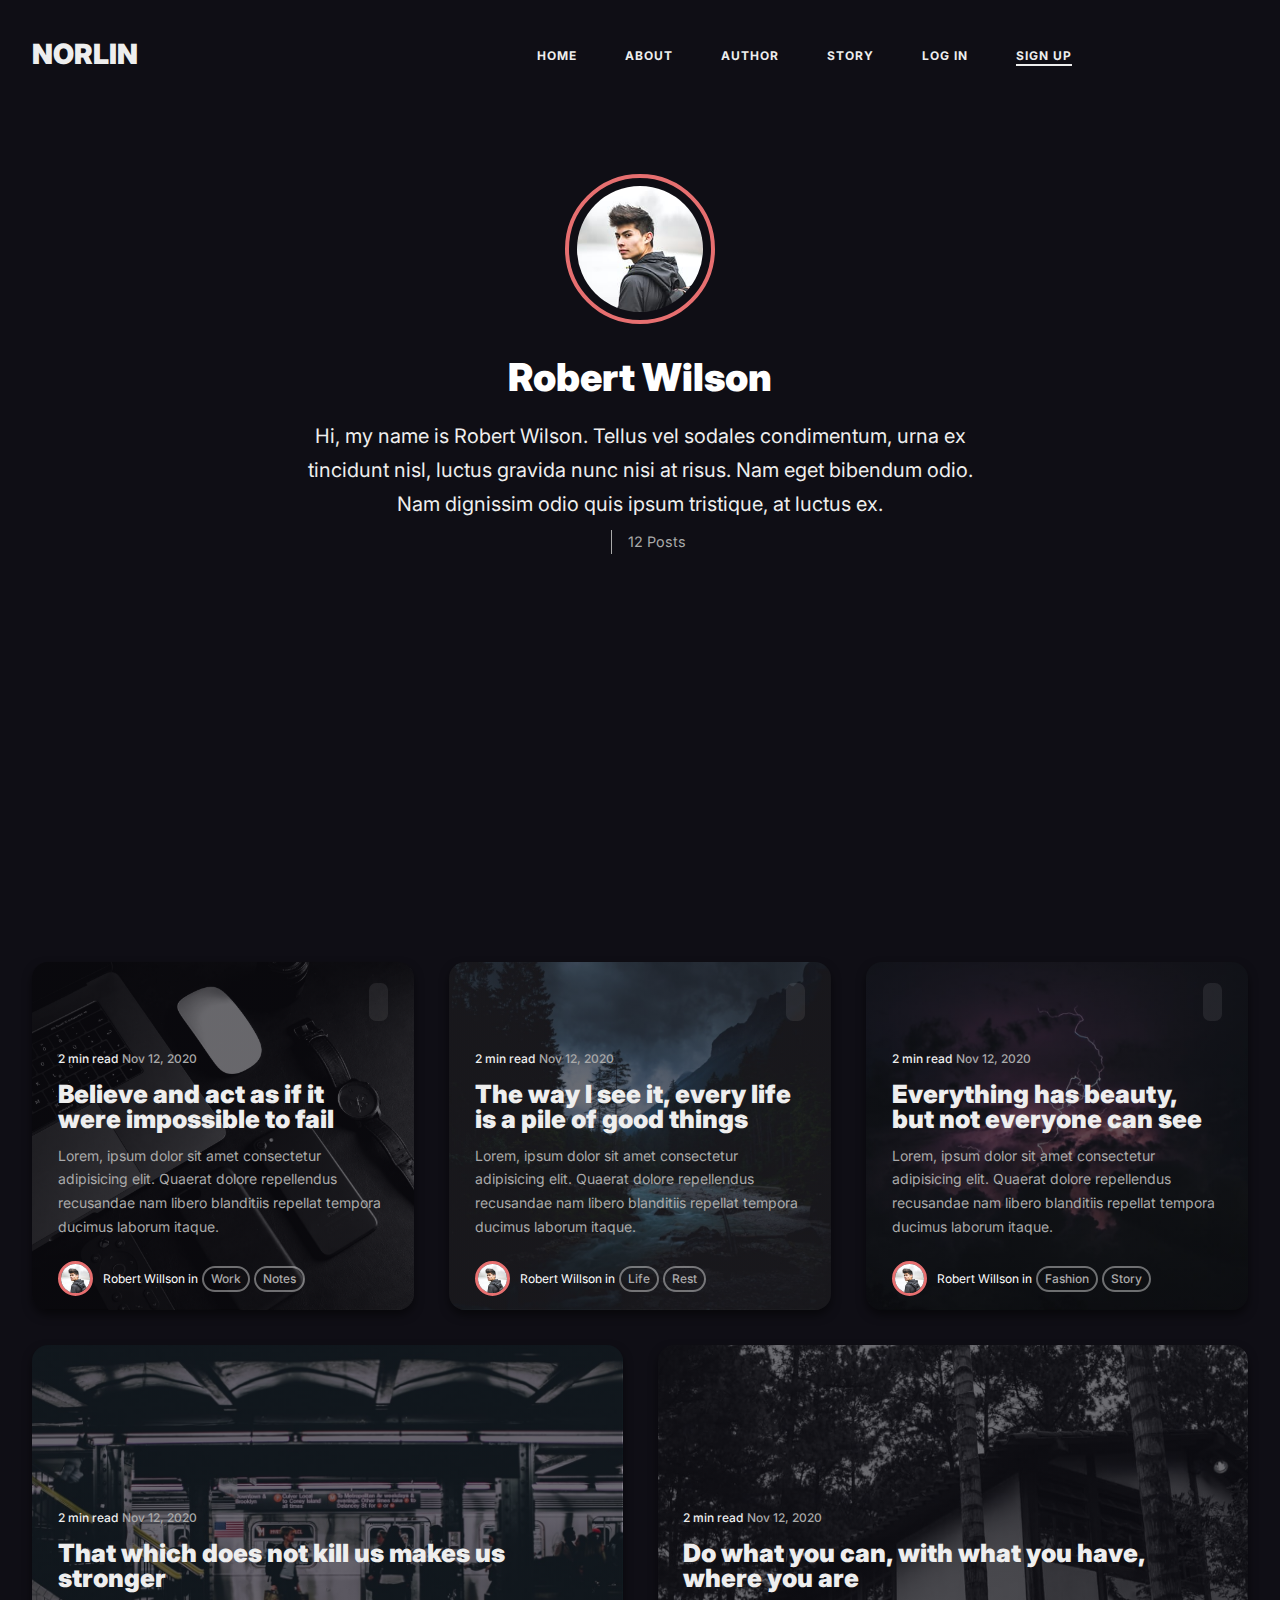
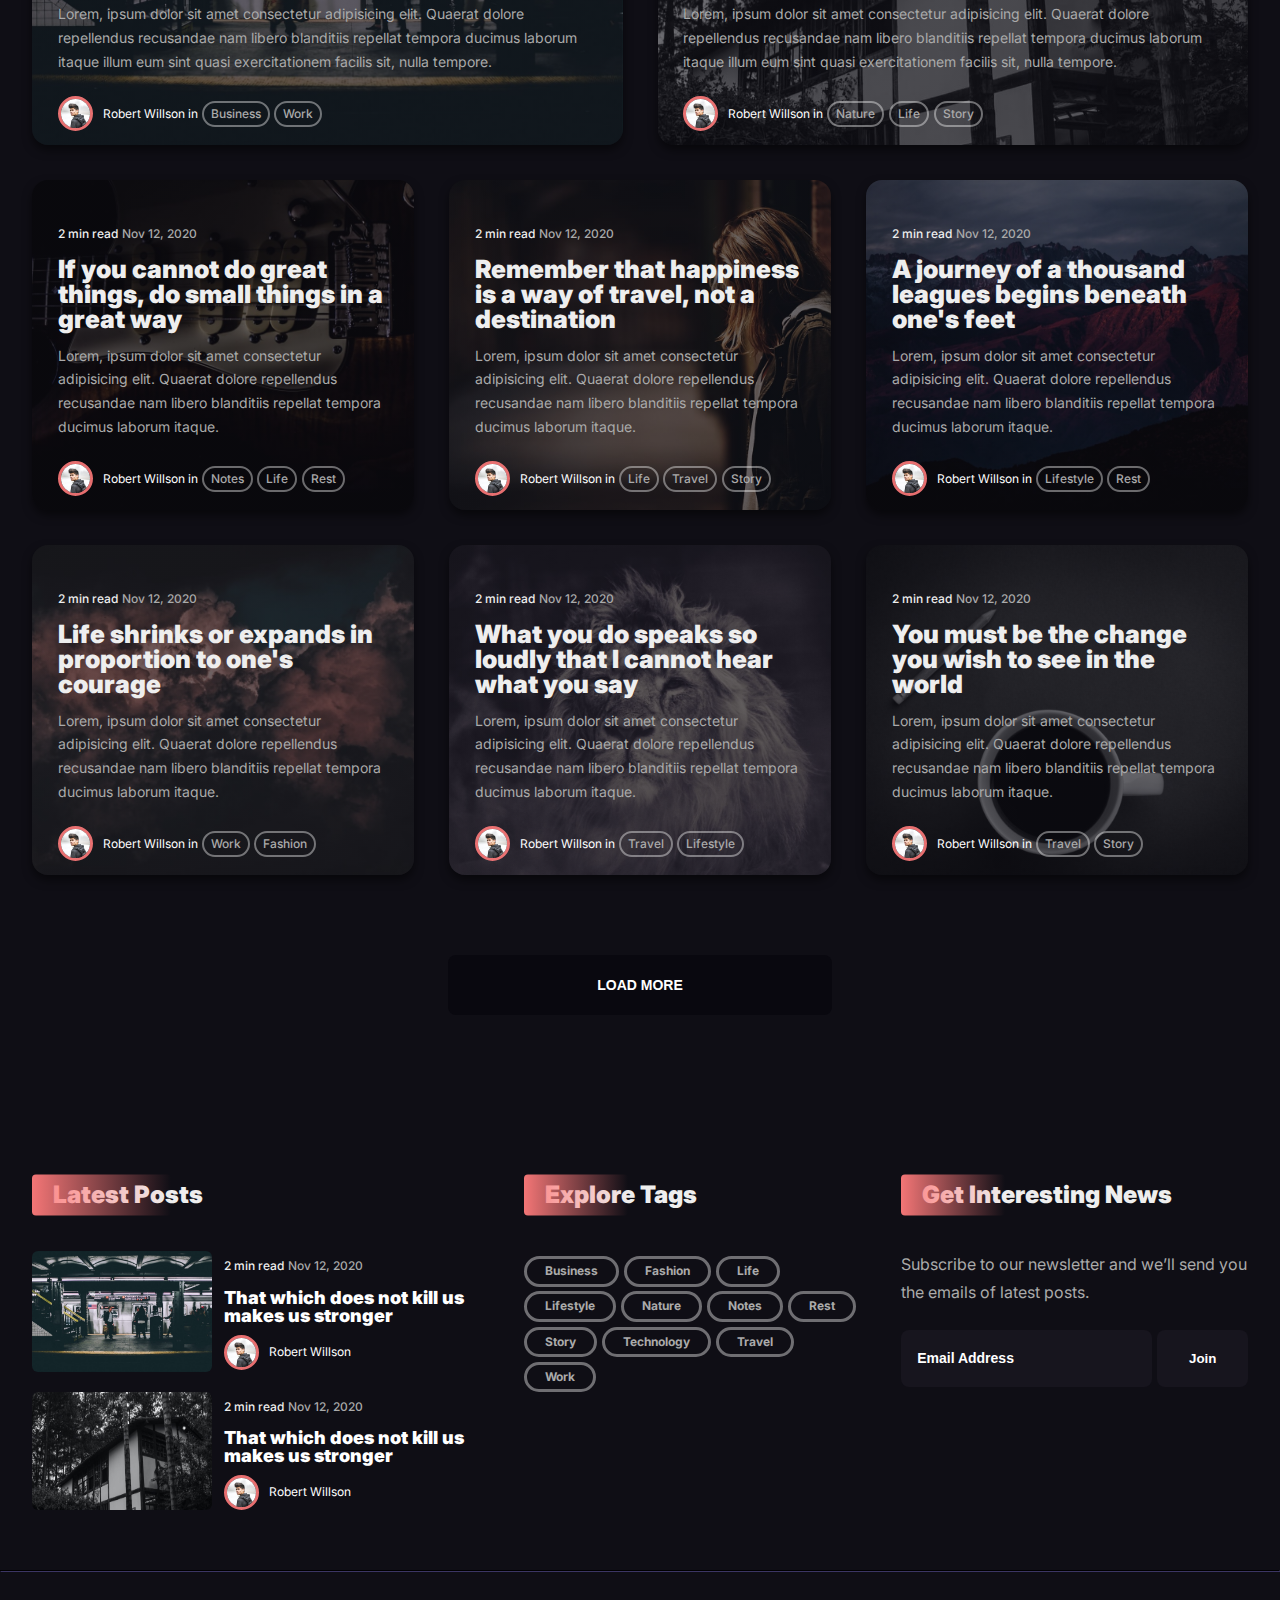
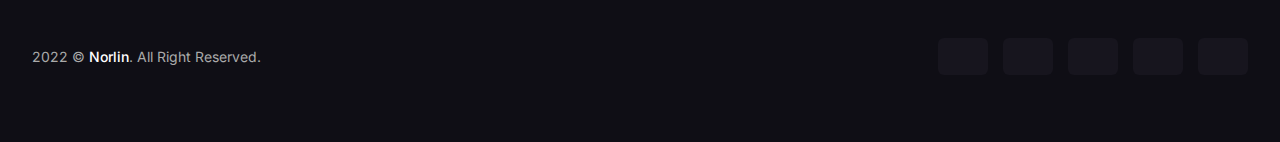
==== commit 4d6c3236: "ready for deployment" ====
--- a/author.html
+++ b/author.html
@@ -238,28 +238,31 @@
       </nav>
 
       <section class="hero">
-        <div class="author--img">
-          <img src="./assets/img/article-author.jpg" alt="Robert Willson" />
-        </div>
-        <h1 class="author--name">Robert Wilson</h1>
-        <p class="author--description">
-          Hi, my name is Robert Wilson. Tellus vel sodales condimentum, urna ex
-          tincidunt nisl, luctus gravida nunc nisi at risus. Nam eget bibendum
-          odio. Nam dignissim odio quis ipsum tristique, at luctus ex.
-        </p>
-        <div class="author--socials__info">
-          <p>
-            <a href="" id="author--social__twitter">
-              <i class="fa-brands fa-twitter"></i>
-            </a>
-            <a href="" id="author--social__facebook">
-              <i class="fa-brands fa-facebook-f"></i>
-            </a>
+        <div class="hero--container">
+          <div class="author--img">
+            <img src="./assets/img/article-author.jpg" alt="Robert Willson" />
+          </div>
+          <h1 class="author--name">Robert Wilson</h1>
+          <p class="author--description">
+            Hi, my name is Robert Wilson. Tellus vel sodales condimentum, urna
+            ex tincidunt nisl, luctus gravida nunc nisi at risus. Nam eget
+            bibendum odio. Nam dignissim odio quis ipsum tristique, at luctus
+            ex.
           </p>
-          <p>
-            <i class="fa-solid fa-chart-simple"></i>
-            <span>12 Posts</span>
-          </p>
+          <div class="author--socials__info">
+            <p>
+              <a href="" id="author--social__twitter">
+                <i class="fa-brands fa-twitter"></i>
+              </a>
+              <a href="" id="author--social__facebook">
+                <i class="fa-brands fa-facebook-f"></i>
+              </a>
+            </p>
+            <p>
+              <i class="fa-solid fa-chart-simple"></i>
+              <span>12 Posts</span>
+            </p>
+          </div>
         </div>
       </section>
     </header>
@@ -268,6 +271,7 @@
       <section class="article--wrapper">
         <div class="container article--container grid">
           <article class="article grid--col-1">
+            <a href="./article-details.html"> </a>
             <header class="article--header">
               <p><i class="fa-regular fa-star"></i></p>
             </header>
@@ -291,13 +295,14 @@
               </p>
               <p class="article--author__name">Robert Willson in</p>
               <div class="article--tags">
-                <p class="article--tag">Work</p>
-                <p class="article--tag">Notes</p>
+                <a href="./story.html" class="article--tag">Work</a>
+                <a href="./story.html" class="article--tag">Notes</a>
               </div>
             </footer>
           </article>
 
           <article class="article">
+            <a href="./article-details.html"> </a>
             <header class="article--header">
               <p><i class="fa-regular fa-star"></i></p>
             </header>
@@ -321,13 +326,14 @@
               </p>
               <p class="article--author__name">Robert Willson in</p>
               <div class="article--tags">
-                <p class="article--tag">Life</p>
-                <p class="article--tag">Rest</p>
+                <a href="./story.html" class="article--tag">Life</a>
+                <a href="./story.html" class="article--tag">Rest</a>
               </div>
             </footer>
           </article>
 
           <article class="article">
+            <a href="./article-details.html"> </a>
             <header class="article--header">
               <p><i class="fa-regular fa-star"></i></p>
             </header>
@@ -351,14 +357,15 @@
               </p>
               <p class="article--author__name">Robert Willson in</p>
               <div class="article--tags">
-                <p class="article--tag">Fashion</p>
-                <p class="article--tag">Story</p>
+                <a href="./story.html" class="article--tag">Fashion</a>
+                <a href="./story.html" class="article--tag">Story</a>
               </div>
             </footer>
           </article>
 
           <div class="article--group grid--col-3">
             <article class="article grid--col-2">
+              <a href="./article-details.html"> </a>
               <div class="article--main article--main__noHead">
                 <p class="article--timestamp">
                   <time datetime="PT2M">2 min read</time>
@@ -380,13 +387,14 @@
                 </p>
                 <p class="article--author__name">Robert Willson in</p>
                 <div class="article--tags">
-                  <p class="article--tag">Business</p>
-                  <p class="article--tag">Work</p>
+                  <a href="./story.html" class="article--tag">Business</a>
+                  <a href="./story.html" class="article--tag">Work</a>
                 </div>
               </footer>
             </article>
 
             <article class="article grid--col-2">
+              <a href="./article-details.html"> </a>
               <div class="article--main article--main__noHead">
                 <p class="article--timestamp">
                   <time datetime="PT2M">2 min read</time>
@@ -408,15 +416,16 @@
                 </p>
                 <p class="article--author__name">Robert Willson in</p>
                 <div class="article--tags">
-                  <p class="article--tag">Nature</p>
-                  <p class="article--tag">Life</p>
-                  <p class="article--tag">Story</p>
+                  <a href="./story.html" class="article--tag">Nature</a>
+                  <a href="./story.html" class="article--tag">Life</a>
+                  <a href="./story.html" class="article--tag">Story</a>
                 </div>
               </footer>
             </article>
           </div>
 
           <article class="article">
+            <a href="./article-details.html"> </a>
             <div class="article--main article--main__noHead">
               <p class="article--timestamp">
                 <time datetime="PT2M">2 min read</time>
@@ -437,14 +446,15 @@
               </p>
               <p class="article--author__name">Robert Willson in</p>
               <div class="article--tags">
-                <p class="article--tag">Notes</p>
-                <p class="article--tag">Life</p>
-                <p class="article--tag">Rest</p>
+                <a href="./story.html" class="article--tag">Notes</a>
+                <a href="./story.html" class="article--tag">Life</a>
+                <a href="./story.html" class="article--tag">Rest</a>
               </div>
             </footer>
           </article>
 
           <article class="article">
+            <a href="./article-details.html"> </a>
             <div class="article--main article--main__noHead">
               <p class="article--timestamp">
                 <time datetime="PT2M">2 min read</time>
@@ -465,14 +475,15 @@
               </p>
               <p class="article--author__name">Robert Willson in</p>
               <div class="article--tags">
-                <p class="article--tag">Life</p>
-                <p class="article--tag">Travel</p>
-                <p class="article--tag">Story</p>
+                <a href="./story.html" class="article--tag">Life</a>
+                <a href="./story.html" class="article--tag">Travel</a>
+                <a href="./story.html" class="article--tag">Story</a>
               </div>
             </footer>
           </article>
 
           <article class="article">
+            <a href="./article-details.html"> </a>
             <div class="article--main article--main__noHead">
               <p class="article--timestamp">
                 <time datetime="PT2M">2 min read</time>
@@ -493,13 +504,14 @@
               </p>
               <p class="article--author__name">Robert Willson in</p>
               <div class="article--tags">
-                <p class="article--tag">Lifestyle</p>
-                <p class="article--tag">Rest</p>
+                <a href="./story.html" class="article--tag">Lifestyle</a>
+                <a href="./story.html" class="article--tag">Rest</a>
               </div>
             </footer>
           </article>
 
           <article class="article">
+            <a href="./article-details.html"> </a>
             <div class="article--main article--main__noHead">
               <p class="article--timestamp">
                 <time datetime="PT2M">2 min read</time>
@@ -520,13 +532,14 @@
               </p>
               <p class="article--author__name">Robert Willson in</p>
               <div class="article--tags">
-                <p class="article--tag">Work</p>
-                <p class="article--tag">Fashion</p>
+                <a href="./story.html" class="article--tag">Work</a>
+                <a href="./story.html" class="article--tag">Fashion</a>
               </div>
             </footer>
           </article>
 
           <article class="article">
+            <a href="./article-details.html"> </a>
             <div class="article--main article--main__noHead">
               <p class="article--timestamp">
                 <time datetime="PT2M">2 min read</time>
@@ -547,13 +560,14 @@
               </p>
               <p class="article--author__name">Robert Willson in</p>
               <div class="article--tags">
-                <p class="article--tag">Travel</p>
-                <p class="article--tag">Lifestyle</p>
+                <a href="./story.html" class="article--tag">Travel</a>
+                <a href="./story.html" class="article--tag">Lifestyle</a>
               </div>
             </footer>
           </article>
 
           <article class="article">
+            <a href="./article-details.html"> </a>
             <div class="article--main article--main__noHead">
               <p class="article--timestamp">
                 <time datetime="PT2M">2 min read</time>
@@ -574,14 +588,15 @@
               </p>
               <p class="article--author__name">Robert Willson in</p>
               <div class="article--tags">
-                <p class="article--tag">Travel</p>
-                <p class="article--tag">Story</p>
+                <a href="./story.html" class="article--tag">Travel</a>
+                <a href="./story.html" class="article--tag">Story</a>
               </div>
             </footer>
           </article>
 
           <div class="grid--col-3 d--none more--articles">
             <article class="article grid--col-1">
+              <a href="./article-details.html"> </a>
               <header class="article--header">
                 <p><i class="fa-regular fa-star"></i></p>
               </header>
@@ -605,13 +620,14 @@
                 </p>
                 <p class="article--author__name">Robert Willson in</p>
                 <div class="article--tags">
-                  <p class="article--tag">Work</p>
-                  <p class="article--tag">Notes</p>
+                  <a href="./story.html" class="article--tag">Work</a>
+                  <a href="./story.html" class="article--tag">Notes</a>
                 </div>
               </footer>
             </article>
 
             <article class="article">
+              <a href="./article-details.html"> </a>
               <header class="article--header">
                 <p><i class="fa-regular fa-star"></i></p>
               </header>
@@ -635,13 +651,14 @@
                 </p>
                 <p class="article--author__name">Robert Willson in</p>
                 <div class="article--tags">
-                  <p class="article--tag">Life</p>
-                  <p class="article--tag">Rest</p>
+                  <a href="./story.html" class="article--tag">Life</a>
+                  <a href="./story.html" class="article--tag">Rest</a>
                 </div>
               </footer>
             </article>
 
             <article class="article">
+              <a href="./article-details.html"> </a>
               <header class="article--header">
                 <p><i class="fa-regular fa-star"></i></p>
               </header>
@@ -665,14 +682,15 @@
                 </p>
                 <p class="article--author__name">Robert Willson in</p>
                 <div class="article--tags">
-                  <p class="article--tag">Fashion</p>
-                  <p class="article--tag">Story</p>
+                  <a href="./story.html" class="article--tag">Fashion</a>
+                  <a href="./story.html" class="article--tag">Story</a>
                 </div>
               </footer>
             </article>
 
             <div class="article--group grid--col-3">
               <article class="article grid--col-2">
+                <a href="./article-details.html"> </a>
                 <div class="article--main article--main__noHead">
                   <p class="article--timestamp">
                     <time datetime="PT2M">2 min read</time>
@@ -694,13 +712,14 @@
                   </p>
                   <p class="article--author__name">Robert Willson in</p>
                   <div class="article--tags">
-                    <p class="article--tag">Business</p>
-                    <p class="article--tag">Work</p>
+                    <a href="./story.html" class="article--tag">Business</a>
+                    <a href="./story.html" class="article--tag">Work</a>
                   </div>
                 </footer>
               </article>
 
               <article class="article grid--col-2">
+                <a href="./article-details.html"> </a>
                 <div class="article--main article--main__noHead">
                   <p class="article--timestamp">
                     <time datetime="PT2M">2 min read</time>
@@ -722,9 +741,9 @@
                   </p>
                   <p class="article--author__name">Robert Willson in</p>
                   <div class="article--tags">
-                    <p class="article--tag">Nature</p>
-                    <p class="article--tag">Life</p>
-                    <p class="article--tag">Story</p>
+                    <a href="./story.html" class="article--tag">Nature</a>
+                    <a href="./story.html" class="article--tag">Life</a>
+                    <a href="./story.html" class="article--tag">Story</a>
                   </div>
                 </footer>
               </article>
@@ -752,9 +771,12 @@
                   <time datetime="PT2M">2 min read</time>
                   <time datetime="2020-10-12">Nov 12, 2020</time>
                 </p>
-                <h2 class="latest--article__heading">
+                <a
+                  class="latest--article__heading"
+                  href="./article-details.html"
+                >
                   That which does not kill us makes us stronger
-                </h2>
+                </a>
                 <footer class="latest--article__footer">
                   <p class="article--author__img">
                     <img src="./assets/img/article-author.jpg" />
@@ -776,9 +798,12 @@
                   <time datetime="PT2M">2 min read</time>
                   <time datetime="2020-10-12">Nov 12, 2020</time>
                 </p>
-                <h2 class="latest--article__heading">
+                <a
+                  class="latest--article__heading"
+                  href="./article-details.html"
+                >
                   That which does not kill us makes us stronger
-                </h2>
+                </a>
                 <footer class="latest--article__footer">
                   <p class="article--author__img">
                     <img src="./assets/img/article-author.jpg" />
@@ -793,17 +818,23 @@
         <section class="explore--tags footer--top__item">
           <h2 class="footer--top__heading">Explore Tags</h2>
           <div class="explore--tag__body">
-            <p class="article--tag explore--tag">Business</p>
-            <p class="article--tag explore--tag">Fashion</p>
-            <p class="article--tag explore--tag">Life</p>
-            <p class="article--tag explore--tag">Lifestyle</p>
-            <p class="article--tag explore--tag">Nature</p>
-            <p class="article--tag explore--tag">Notes</p>
-            <p class="article--tag explore--tag">Rest</p>
-            <p class="article--tag explore--tag">Story</p>
-            <p class="article--tag explore--tag">Technology</p>
-            <p class="article--tag explore--tag">Travel</p>
-            <p class="article--tag explore--tag">Work</p>
+            <a class="article--tag explore--tag" href="./story.html"
+              >Business</a
+            >
+            <a class="article--tag explore--tag" href="./story.html">Fashion</a>
+            <a class="article--tag explore--tag" href="./story.html">Life</a>
+            <a class="article--tag explore--tag" href="./story.html"
+              >Lifestyle</a
+            >
+            <a class="article--tag explore--tag" href="./story.html">Nature</a>
+            <a class="article--tag explore--tag" href="./story.html">Notes</a>
+            <a class="article--tag explore--tag" href="./story.html">Rest</a>
+            <a class="article--tag explore--tag" href="./story.html">Story</a>
+            <a class="article--tag explore--tag" href="./story.html"
+              >Technology</a
+            >
+            <a class="article--tag explore--tag" href="./story.html">Travel</a>
+            <a class="article--tag explore--tag" href="./story.html">Work</a>
           </div>
         </section>
 
@@ -839,21 +870,41 @@
             </p>
           </div>
           <div class="footer--copyright__right">
-            <p class="footer--socials" id="twitter">
+            <a
+              class="footer--socials"
+              id="twitter"
+              href="https://twitter.com/atebisun"
+              target="_blank"
+            >
               <i class="fa-brands fa-twitter"></i>
-            </p>
-            <p class="footer--socials" id="facebook">
+            </a>
+            <a
+              class="footer--socials"
+              id="facebook"
+              href="https://www.facebook.com/david.atebisun.7"
+              target="_blank"
+            >
               <i class="fa-brands fa-facebook-square"></i>
-            </p>
-            <p class="footer--socials" id="instagram">
+            </a>
+            <a
+              class="footer--socials"
+              id="instagram"
+              href="https://www.instagram.com/david_atebisun/"
+              target="_blank"
+            >
               <i class="fa-brands fa-instagram"></i>
-            </p>
-            <p class="footer--socials" id="youtube">
+            </a>
+            <a class="footer--socials" id="youtube">
               <i class="fa-brands fa-youtube"></i>
-            </p>
-            <p class="footer--socials" id="github">
+            </a>
+            <a
+              class="footer--socials"
+              id="github"
+              href="https://github.com/davidolaoluwa240"
+              target="_blank"
+            >
               <i class="fa-brands fa-github"></i>
-            </p>
+            </a>
           </div>
         </div>
       </section>
--- a/assets/css/shared.css
+++ b/assets/css/shared.css
@@ -6,7 +6,7 @@
 
 :root {
   --primary-color: #0f0e15;
-  --secondary-color: #ff7b7bb3;
+  --secondary-color: #ff7b7b;
   --tertiary-color: #09080f;
   --gray-100: #eee;
   --gray-200: #aaa;
@@ -31,7 +31,3 @@
 .d--none {
   display: none;
 }
-
-body::-webkit-scrollbar {
-  width: 0px;
-}
--- a/assets/css/navigation.css
+++ b/assets/css/navigation.css
@@ -77,6 +77,7 @@
   position: fixed;
   top: 0;
   left: 0;
+  z-index: 2;
   width: 100%;
   height: 100%;
   background-color: #09080f;
--- a/assets/css/header.css
+++ b/assets/css/header.css
@@ -15,19 +15,27 @@
   display: flex;
   flex-direction: column;
   align-items: center;
-  padding-top: 7rem;
+  padding-top: 10%;
+}
+
+.hero--container {
+  text-align: center;
+  width: 95%;
+  max-width: 700px;
 }
 
 .hero h1 {
   font-size: 60px;
   color: var(--light-color);
   font-weight: 900;
+  text-align: center;
 }
 
 .hero p {
   color: var(--gray-200);
   margin-top: -12px;
   font-size: 20px;
+  text-align: center;
 }
 
 @media screen and (max-width: 765px) {
--- a/assets/css/modal.css
+++ b/assets/css/modal.css
@@ -6,6 +6,7 @@
   background-color: rgba(9, 8, 15, 0.9);
 
   position: fixed;
+  z-index: 2;
 }
 
 .modal--overlay__alt {
@@ -19,6 +20,7 @@
 
 .modal {
   position: fixed;
+  z-index: 3;
   left: 50%;
   transform: translateX(-50%);
   top: 0;
--- a/assets/css/main.css
+++ b/assets/css/main.css
@@ -1,6 +1,7 @@
 /* Main/Article section */
 .article--container {
   width: 95%;
+  max-width: 1400px;
   margin: 30px auto;
 }
 
@@ -15,6 +16,16 @@
   border-radius: 16px;
   padding: 1.3rem 1.6rem;
   box-shadow: 0 5px 10px 0 rgb(0 0 0 / 50%);
+  position: relative;
+}
+
+.article > a {
+  position: absolute;
+  width: 100%;
+  height: 83%;
+  display: block;
+  top: 0;
+  left: 0;
 }
 
 .article:nth-child(1) {
@@ -257,6 +268,8 @@
   transition: all 0.3s linear;
   color: var(--gray-200);
   text-transform: capitalize;
+  text-decoration: none;
+  display: block;
 }
 
 .article--tag:hover {
--- a/assets/css/author.css
+++ b/assets/css/author.css
@@ -5,7 +5,7 @@
 
 /* Hero Section */
 .hero {
-  padding-top: 4rem;
+  padding-top: 5%;
 }
 
 /* Hero/Author Section */
@@ -28,7 +28,6 @@
 }
 
 .hero .author--description {
-  width: 50%;
   color: var(--gray-100);
   text-align: center;
   margin-bottom: 1.3rem;
@@ -37,6 +36,7 @@
 
 .hero .author--socials__info {
   display: flex;
+  justify-content: center;
   align-items: stretch;
 }
 
--- a/assets/css/footer.css
+++ b/assets/css/footer.css
@@ -1,6 +1,6 @@
 /* Footer Section */
 #footer {
-  margin-top: 80px;
+  margin-top: 10rem;
 }
 
 #footer--separator {
@@ -69,15 +69,18 @@
   flex-basis: 60%;
 }
 
-.latest--article__right h2 {
+.latest--article__right > a {
   line-height: 1;
   margin: 10px 0;
   font-size: 18px;
+  display: block;
+  text-decoration: none;
   font-weight: 900;
   cursor: pointer;
-}
-
-.latest--article__right h2:hover {
+  color: var(--light-color);
+}
+
+.latest--article__right > a:hover {
   color: rgba(255, 123, 123, 0.9);
 }
 
@@ -193,6 +196,8 @@
   background-color: #17151e;
   border-radius: 6px;
   cursor: pointer;
+  display: block;
+  text-decoration: none;
   transition: all 0.3s linear;
 
   display: flex;
@@ -202,6 +207,7 @@
 
 .footer--socials i {
   color: var(--light-color);
+  vertical-align: middle;
 }
 
 .footer--socials:hover {
